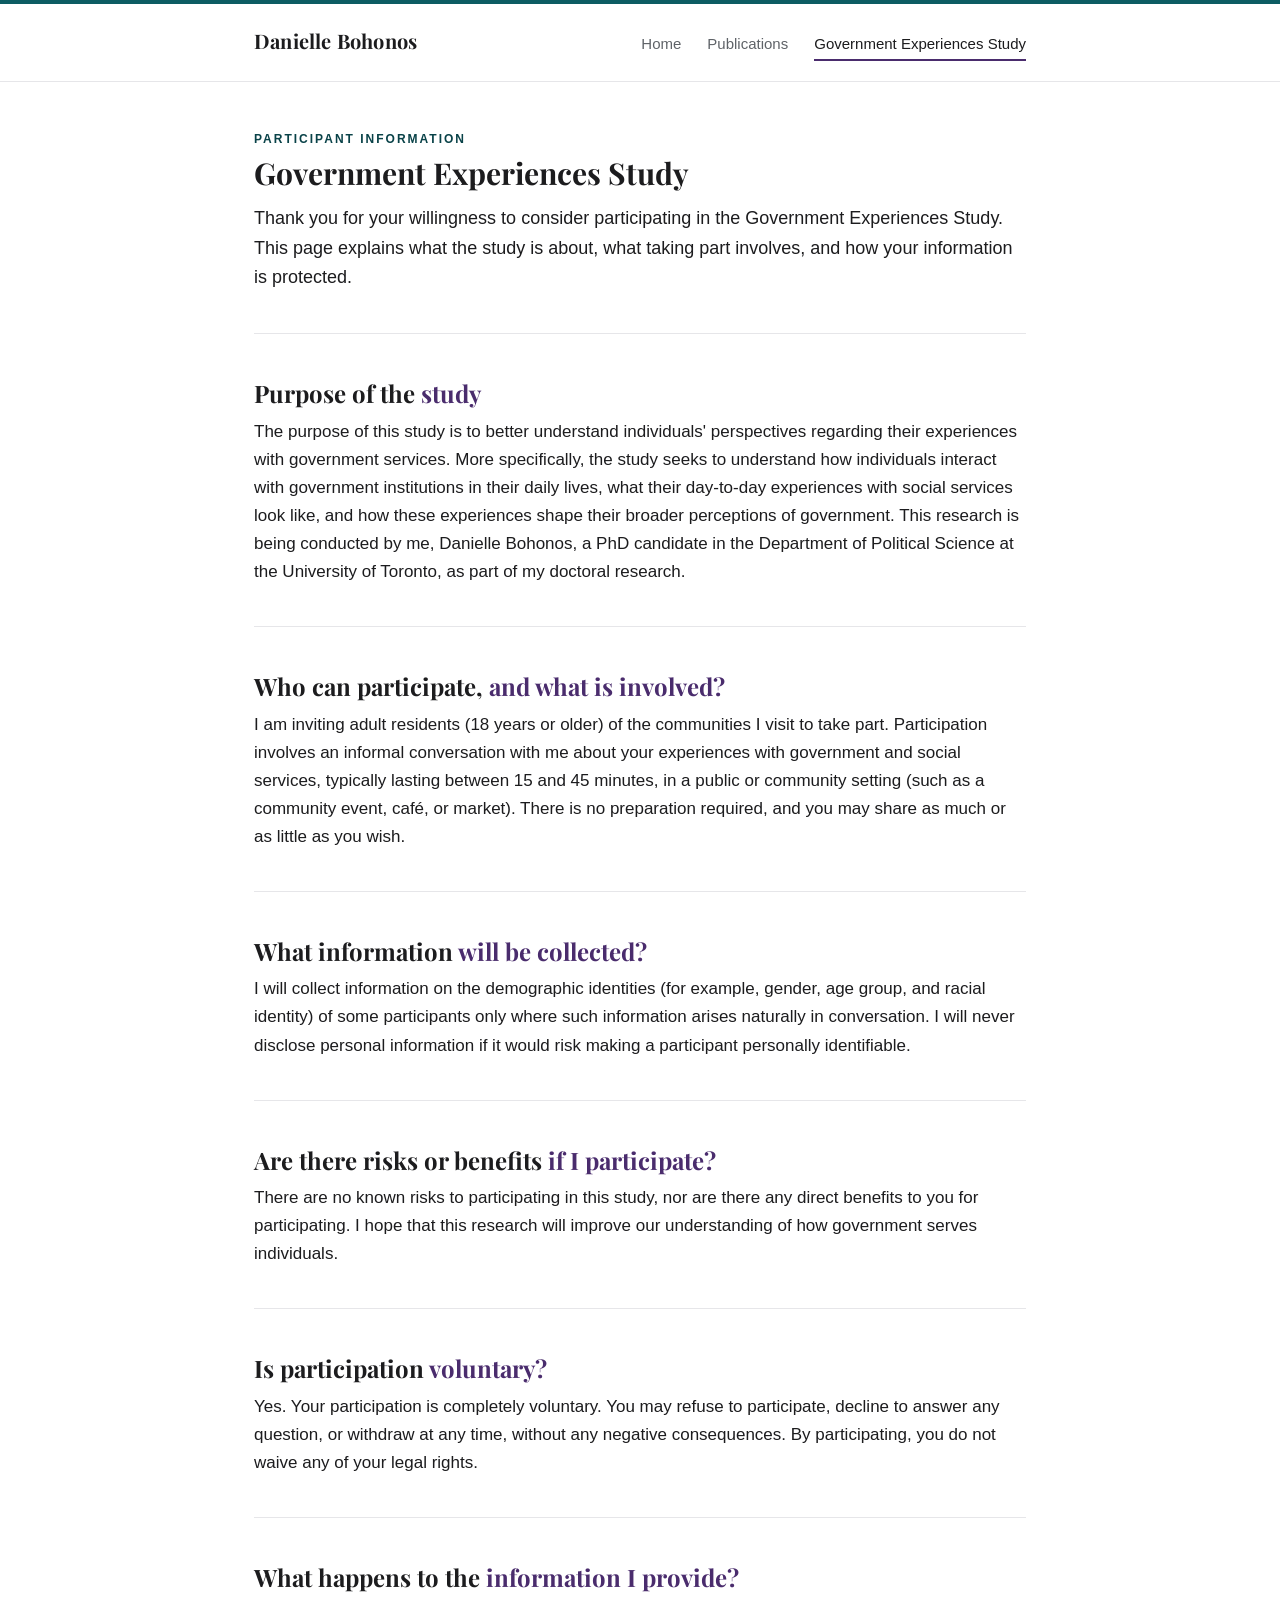
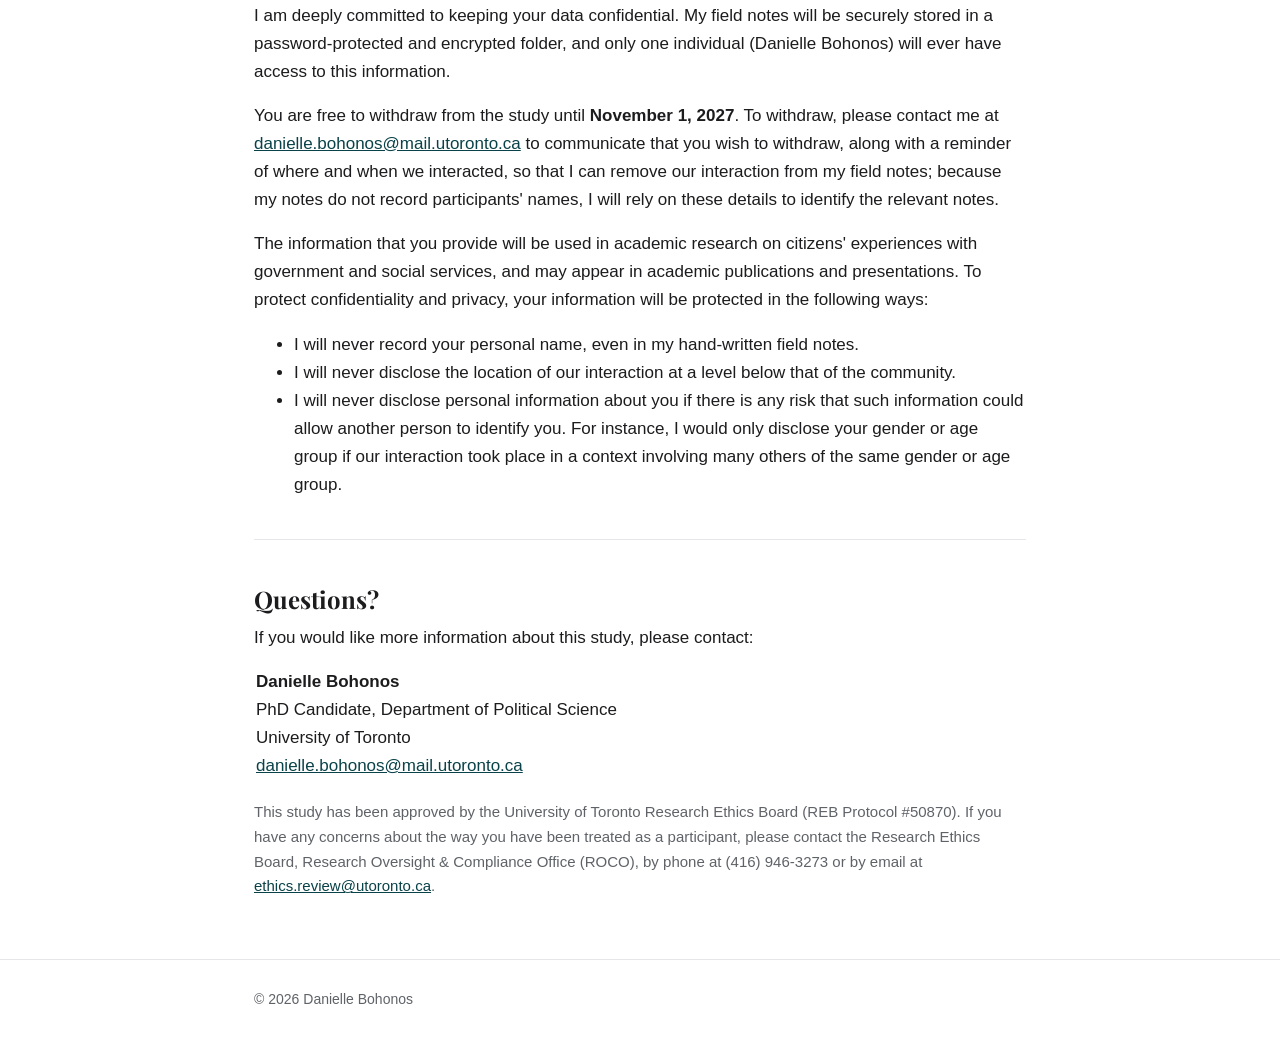
==== government-experiences-study.html @ 76140841 "Initial commit: academic personal website" ====
<!DOCTYPE html>
<html lang="en">
<head>
<meta charset="utf-8">
<meta name="viewport" content="width=device-width, initial-scale=1">
<title>Government Experiences Study — Danielle Bohonos</title>
<link rel="preconnect" href="https://fonts.googleapis.com">
<link rel="preconnect" href="https://fonts.gstatic.com" crossorigin>
<link rel="stylesheet" href="https://fonts.googleapis.com/css2?family=Playfair+Display:wght@400;500;600;700&display=swap">
<link rel="stylesheet" href="css/style.css">
</head>
<body>

<header class="site-header">
  <nav class="nav">
    <a class="brand" href="index.html">Danielle Bohonos</a>
    <a class="navlink" href="index.html">Home</a>
    <a class="navlink" href="publications.html">Publications</a>
    <a class="navlink active" href="government-experiences-study.html">Government Experiences Study</a>
  </nav>
</header>

<main class="wrap">

  <!-- ============ PAGE HEADER ============ -->
  <section class="section" style="margin-top:48px;">
    <p class="eyebrow-simple">Participant Information</p>
    <h1 class="page-title">Government Experiences Study</h1>
    <p class="lead">
      Thank you for your willingness to consider participating in the Government
      Experiences Study. This page explains what the study is about, what taking part
      involves, and how your information is protected.
    </p>
  </section>

  <hr class="rule">

  <!-- ============ PURPOSE ============ -->
  <section class="section">
    <h2 class="head">Purpose of the <span class="accent">study</span></h2>
    <p>
      The purpose of this study is to better understand individuals' perspectives
      regarding their experiences with government services. More specifically, the study
      seeks to understand how individuals interact with government institutions in their
      daily lives, what their day-to-day experiences with social services look like, and
      how these experiences shape their broader perceptions of government. This research
      is being conducted by me, Danielle Bohonos, a PhD candidate in the Department of
      Political Science at the University of Toronto, as part of my doctoral research.
    </p>
  </section>

  <hr class="rule">

  <!-- ============ WHO CAN PARTICIPATE ============ -->
  <section class="section">
    <h2 class="head">Who can participate, <span class="accent">and what is involved?</span></h2>
    <p>
      I am inviting adult residents (18 years or older) of the communities I visit to
      take part. Participation involves an informal conversation with me about your
      experiences with government and social services, typically lasting between 15 and
      45 minutes, in a public or community setting (such as a community event, café, or
      market). There is no preparation required, and you may share as much or as little
      as you wish.
    </p>
  </section>

  <hr class="rule">

  <!-- ============ INFORMATION COLLECTED ============ -->
  <section class="section">
    <h2 class="head">What information <span class="accent">will be collected?</span></h2>
    <p>
      I will collect information on the demographic identities (for example, gender, age
      group, and racial identity) of some participants only where such information arises
      naturally in conversation. I will never disclose personal information if it would
      risk making a participant personally identifiable.
    </p>
  </section>

  <hr class="rule">

  <!-- ============ RISKS / BENEFITS ============ -->
  <section class="section">
    <h2 class="head">Are there risks or benefits <span class="accent">if I participate?</span></h2>
    <p>
      There are no known risks to participating in this study, nor are there any direct
      benefits to you for participating. I hope that this research will improve our
      understanding of how government serves individuals.
    </p>
  </section>

  <hr class="rule">

  <!-- ============ VOLUNTARY ============ -->
  <section class="section">
    <h2 class="head">Is participation <span class="accent">voluntary?</span></h2>
    <p>
      Yes. Your participation is completely voluntary. You may refuse to participate,
      decline to answer any question, or withdraw at any time, without any negative
      consequences. By participating, you do not waive any of your legal rights.
    </p>
  </section>

  <hr class="rule">

  <!-- ============ WHAT HAPPENS TO INFO ============ -->
  <section class="section">
    <h2 class="head">What happens to the <span class="accent">information I provide?</span></h2>
    <p>
      I am deeply committed to keeping your data confidential. My field notes will be
      securely stored in a password-protected and encrypted folder, and only one
      individual (Danielle Bohonos) will ever have access to this information.
    </p>
    <p>
      You are free to withdraw from the study until <strong>November 1, 2027</strong>.
      To withdraw, please contact me at
      <a href="mailto:danielle.bohonos@mail.utoronto.ca">danielle.bohonos@mail.utoronto.ca</a>
      to communicate that you wish to withdraw, along with a reminder of where and when
      we interacted, so that I can remove our interaction from my field notes; because my
      notes do not record participants' names, I will rely on these details to identify
      the relevant notes.
    </p>
    <p>
      The information that you provide will be used in academic research on citizens'
      experiences with government and social services, and may appear in academic
      publications and presentations. To protect confidentiality and privacy, your
      information will be protected in the following ways:
    </p>
    <ul>
      <li>I will never record your personal name, even in my hand-written field notes.</li>
      <li>I will never disclose the location of our interaction at a level below that of
        the community.</li>
      <li>I will never disclose personal information about you if there is any risk that
        such information could allow another person to identify you. For instance, I
        would only disclose your gender or age group if our interaction took place in a
        context involving many others of the same gender or age group.</li>
    </ul>
  </section>

  <hr class="rule">

  <!-- ============ QUESTIONS / CONTACT ============ -->
  <section class="section">
    <h2 class="head">Questions?</h2>
    <p>If you would like more information about this study, please contact:</p>
    <p style="margin-left:2px;">
      <strong>Danielle Bohonos</strong><br>
      PhD Candidate, Department of Political Science<br>
      University of Toronto<br>
      <a href="mailto:danielle.bohonos@mail.utoronto.ca">danielle.bohonos@mail.utoronto.ca</a>
    </p>
    <p style="color:var(--muted); font-size:15px; margin-top:20px;">
      This study has been approved by the University of Toronto Research Ethics Board
      (REB Protocol #50870). If you have any concerns about the way you have been treated
      as a participant, please contact the Research Ethics Board, Research Oversight &amp;
      Compliance Office (ROCO), by phone at (416)&nbsp;946-3273 or by email at
      <a href="mailto:ethics.review@utoronto.ca">ethics.review@utoronto.ca</a>.
    </p>
  </section>

</main>

<footer class="site-footer">
  <div class="wrap">© <span id="yr"></span> Danielle Bohonos</div>
</footer>
<script>document.getElementById('yr').textContent = new Date().getFullYear();</script>
</body>
</html>
---- css/style.css ----
/* =========================================================
   Academic personal site
   Accent palette: dark teal + dark purple
   Edit the variables below to tune the whole site at once.
   ========================================================= */

:root {
  --teal:        #0d5c63;   /* dark teal accent  */
  --teal-dark:   #094248;
  --purple:      #4a2c6d;   /* dark purple accent */
  --purple-dark: #382152;

  --ink:      #1c1c1e;      /* main text  */
  --muted:    #5f6368;      /* secondary text */
  --line:     #e6e6e9;      /* hairlines  */
  --bg:       #ffffff;
  --bg-soft:  #f7f7f5;

  --serif: "Playfair Display", Georgia, "Times New Roman", serif;
  --sans:  -apple-system, BlinkMacSystemFont, "Segoe UI", Roboto, Helvetica, Arial, sans-serif;

  --maxw: 820px;
}

* { box-sizing: border-box; }

html { -webkit-text-size-adjust: 100%; }

body {
  margin: 0;
  background: var(--bg);
  color: var(--ink);
  font-family: var(--sans);
  font-size: 17px;
  line-height: 1.65;
  -webkit-font-smoothing: antialiased;
}

/* ---------- Layout ---------- */
.wrap {
  max-width: var(--maxw);
  margin: 0 auto;
  padding: 0 24px;
}

.section { margin: 40px 0; }

hr.rule {
  border: 0;
  border-top: 1px solid var(--line);
  margin: 40px 0;
}

/* ---------- Header / nav ---------- */
.site-header {
  border-top: 4px solid var(--teal);
  border-bottom: 1px solid var(--line);
  background: var(--bg);
}

.nav {
  display: flex;
  flex-wrap: wrap;
  align-items: baseline;
  gap: 4px 26px;
  padding: 20px 24px;
  max-width: var(--maxw);
  margin: 0 auto;
}

.nav .brand {
  font-family: var(--serif);
  font-weight: 700;
  font-size: 20px;
  color: var(--ink);
  text-decoration: none;
  margin-right: auto;
  letter-spacing: .2px;
}

.nav a.navlink {
  color: var(--muted);
  text-decoration: none;
  font-size: 15px;
  padding: 2px 0;
  border-bottom: 2px solid transparent;
  transition: color .15s, border-color .15s;
}

.nav a.navlink:hover { color: var(--teal); }

.nav a.navlink.active {
  color: var(--ink);
  border-bottom-color: var(--purple);
}

/* ---------- Home hero ---------- */
.hero {
  display: grid;
  grid-template-columns: 200px 1fr;
  gap: 36px;
  align-items: start;
  margin-top: 48px;
}

.hero .photo {
  width: 200px;
  height: 240px;
  object-fit: cover;
  border-radius: 6px;
  background: var(--bg-soft);
  border: 1px solid var(--line);
}

.hero h1 {
  font-family: var(--serif);
  font-size: 34px;
  line-height: 1.15;
  margin: 0 0 6px;
}

.hero .role {
  color: var(--muted);
  font-size: 17px;
  margin: 0 0 4px;
}

.hero .affil { color: var(--muted); margin: 0 0 16px; }

/* profile links row (CV, Scholar, etc.) */
.links {
  list-style: none;
  display: flex;
  flex-wrap: wrap;
  gap: 8px 10px;
  padding: 0;
  margin: 14px 0 0;
}
.links li a {
  display: inline-block;
  font-size: 14px;
  text-decoration: none;
  color: var(--teal-dark);
  border: 1px solid var(--line);
  border-radius: 999px;
  padding: 4px 12px;
  transition: all .15s;
}
.links li a:hover {
  color: #fff;
  background: var(--teal);
  border-color: var(--teal);
}

/* ---------- Typography ---------- */
h2.head {
  font-family: var(--serif);
  font-size: 24px;
  margin: 0 0 4px;
}
h2.head .accent { color: var(--purple); }

.lead { font-size: 18px; }

a { color: var(--teal-dark); }
a:hover { color: var(--purple); }

p { margin: 0 0 16px; }

/* research questions list */
ol.questions {
  counter-reset: q;
  list-style: none;
  padding: 0;
  margin: 18px 0;
}
ol.questions li {
  counter-increment: q;
  position: relative;
  padding-left: 46px;
  margin-bottom: 16px;
}
ol.questions li::before {
  content: counter(q);
  position: absolute;
  left: 0; top: 0;
  width: 30px; height: 30px;
  display: grid; place-items: center;
  font-family: var(--serif);
  font-weight: 700;
  color: #fff;
  background: var(--purple);
  border-radius: 50%;
  font-size: 15px;
}

/* ---------- Publication / paper entries ---------- */
.entry {
  padding: 18px 0;
  border-bottom: 1px solid var(--line);
}
.entry:last-child { border-bottom: 0; }
.entry .title {
  font-weight: 600;
  font-family: var(--serif);
  font-size: 18px;
}
.entry .meta { color: var(--muted); font-size: 15px; }
.entry .venue { font-style: italic; }
.entry .tags { margin-top: 6px; }
.tag {
  display: inline-block;
  font-size: 12px;
  letter-spacing: .3px;
  text-transform: uppercase;
  color: var(--teal-dark);
  background: rgba(13,92,99,.08);
  border-radius: 4px;
  padding: 2px 8px;
  margin-right: 6px;
}
.tag.purple {
  color: var(--purple);
  background: rgba(74,44,109,.10);
}

.entry .actions { margin-top: 8px; }
.entry .actions a {
  font-size: 14px;
  text-decoration: none;
  margin-right: 14px;
  border-bottom: 1px solid transparent;
}
.entry .actions a:hover { border-bottom-color: var(--purple); }

/* ---------- Featured project page ---------- */
.project-hero {
  background: linear-gradient(135deg, var(--teal-dark), var(--purple-dark));
  color: #fff;
  border-radius: 10px;
  padding: 40px 36px;
  margin-top: 40px;
}
.project-hero .eyebrow {
  text-transform: uppercase;
  letter-spacing: 2px;
  font-size: 12px;
  opacity: .85;
  margin: 0 0 10px;
}
.project-hero h1 {
  font-family: var(--serif);
  font-size: 32px;
  margin: 0 0 12px;
  line-height: 1.2;
}
.project-hero p { color: rgba(255,255,255,.9); margin: 0; max-width: 60ch; }
.project-hero .btnrow { margin-top: 22px; }
.project-hero .btn {
  display: inline-block;
  background: #fff;
  color: var(--purple-dark);
  text-decoration: none;
  font-weight: 600;
  font-size: 15px;
  padding: 9px 18px;
  border-radius: 6px;
  margin-right: 10px;
}
.project-hero .btn.ghost {
  background: transparent;
  color: #fff;
  border: 1px solid rgba(255,255,255,.6);
}

.facts {
  display: grid;
  grid-template-columns: repeat(3, 1fr);
  gap: 16px;
  margin: 32px 0;
}
.fact {
  border: 1px solid var(--line);
  border-left: 3px solid var(--teal);
  border-radius: 6px;
  padding: 14px 16px;
}
.fact:nth-child(even) { border-left-color: var(--purple); }
.fact .num {
  font-family: var(--serif);
  font-size: 26px;
  color: var(--teal-dark);
}
.fact:nth-child(even) .num { color: var(--purple); }
.fact .lbl { color: var(--muted); font-size: 14px; }

/* ---------- Footer ---------- */
.site-footer {
  border-top: 1px solid var(--line);
  margin-top: 60px;
  padding: 28px 0 48px;
  color: var(--muted);
  font-size: 14px;
}
.site-footer a { color: var(--muted); }

/* ---------- Responsive ---------- */
@media (max-width: 640px) {
  .hero { grid-template-columns: 1fr; gap: 20px; }
  .hero .photo { width: 160px; height: 190px; }
  .nav .brand { margin-right: 0; width: 100%; margin-bottom: 6px; }
  .facts { grid-template-columns: 1fr; }
  body { font-size: 16px; }
}

/* ---------- Simple page header (study page) ---------- */
.eyebrow-simple {
  text-transform: uppercase;
  letter-spacing: 2px;
  font-size: 12px;
  font-weight: 600;
  color: var(--teal-dark);
  margin: 0 0 6px;
}
.page-title {
  font-family: var(--serif);
  font-size: 30px;
  line-height: 1.15;
  margin: 0 0 14px;
}
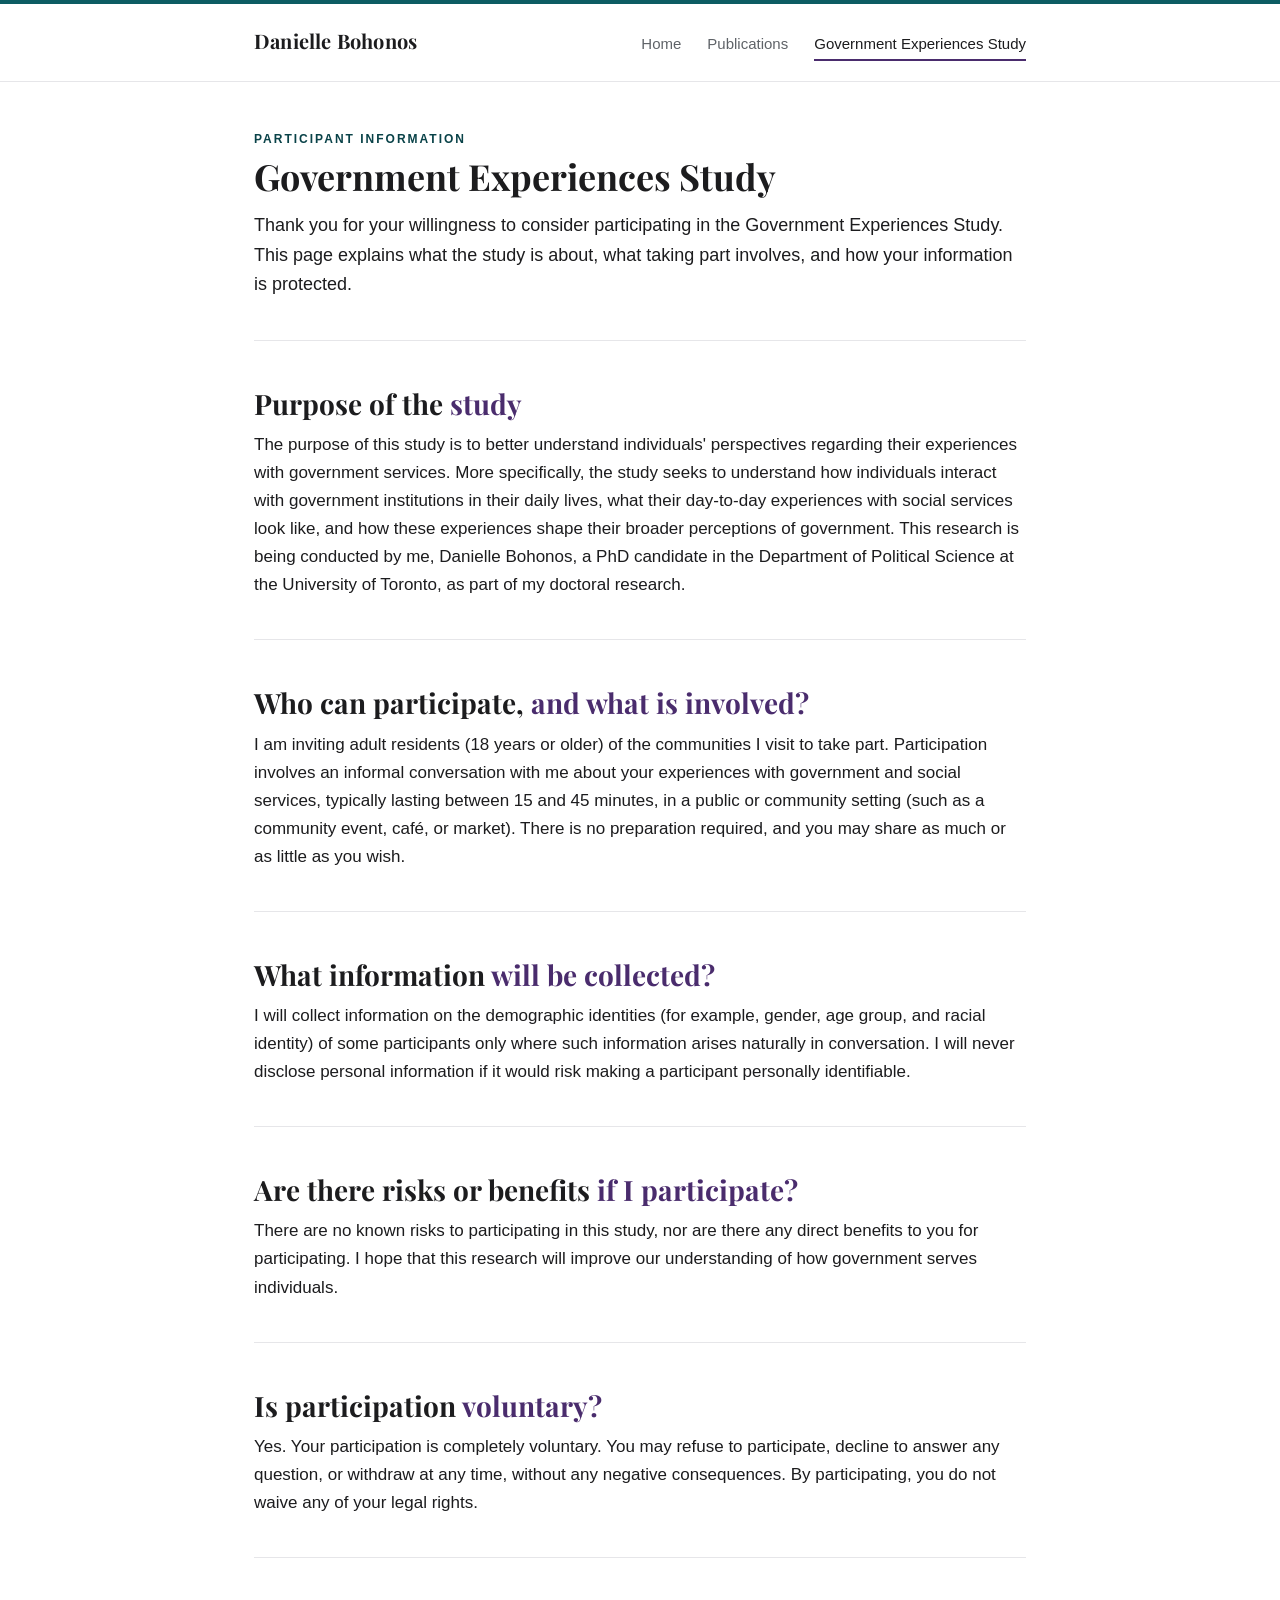
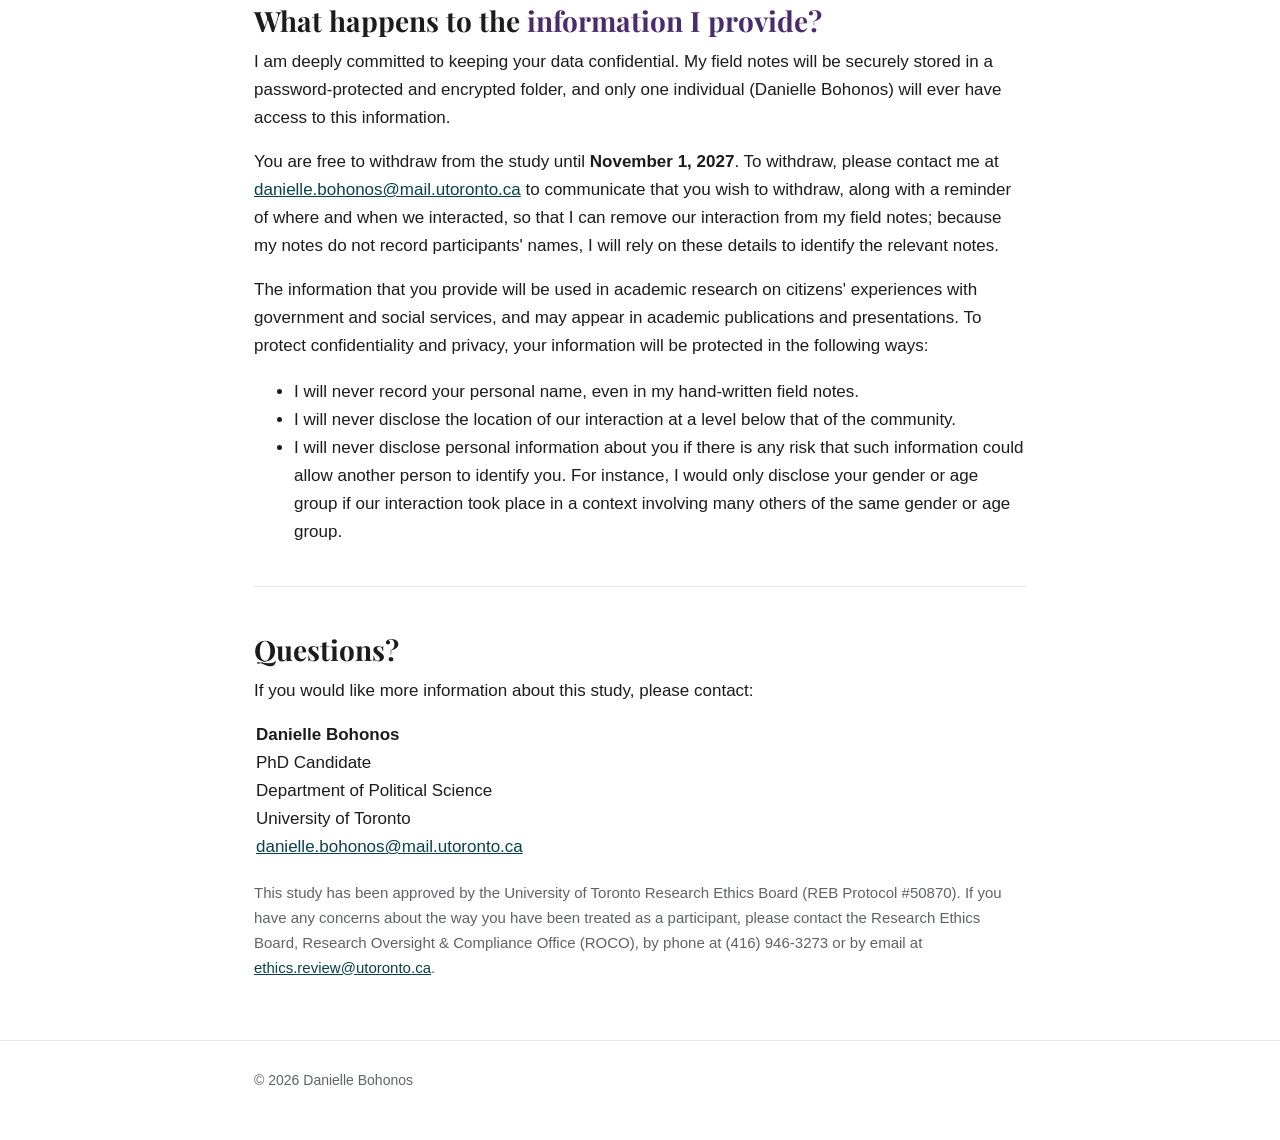
==== commit 75c9ce0d: "Split title/department onto two lines on study page" ====
--- a/government-experiences-study.html
+++ b/government-experiences-study.html
@@ -145,7 +145,8 @@
     <p>If you would like more information about this study, please contact:</p>
     <p style="margin-left:2px;">
       <strong>Danielle Bohonos</strong><br>
-      PhD Candidate, Department of Political Science<br>
+      PhD Candidate<br>
+      Department of Political Science<br>
       University of Toronto<br>
       <a href="mailto:danielle.bohonos@mail.utoronto.ca">danielle.bohonos@mail.utoronto.ca</a>
     </p>
--- a/css/style.css
+++ b/css/style.css
@@ -155,7 +155,7 @@
 /* ---------- Typography ---------- */
 h2.head {
   font-family: var(--serif);
-  font-size: 24px;
+  font-size: 28px;
   margin: 0 0 4px;
 }
 h2.head .accent { color: var(--purple); }
@@ -324,7 +324,7 @@
 }
 .page-title {
   font-family: var(--serif);
-  font-size: 30px;
+  font-size: 36px;
   line-height: 1.15;
   margin: 0 0 14px;
 }
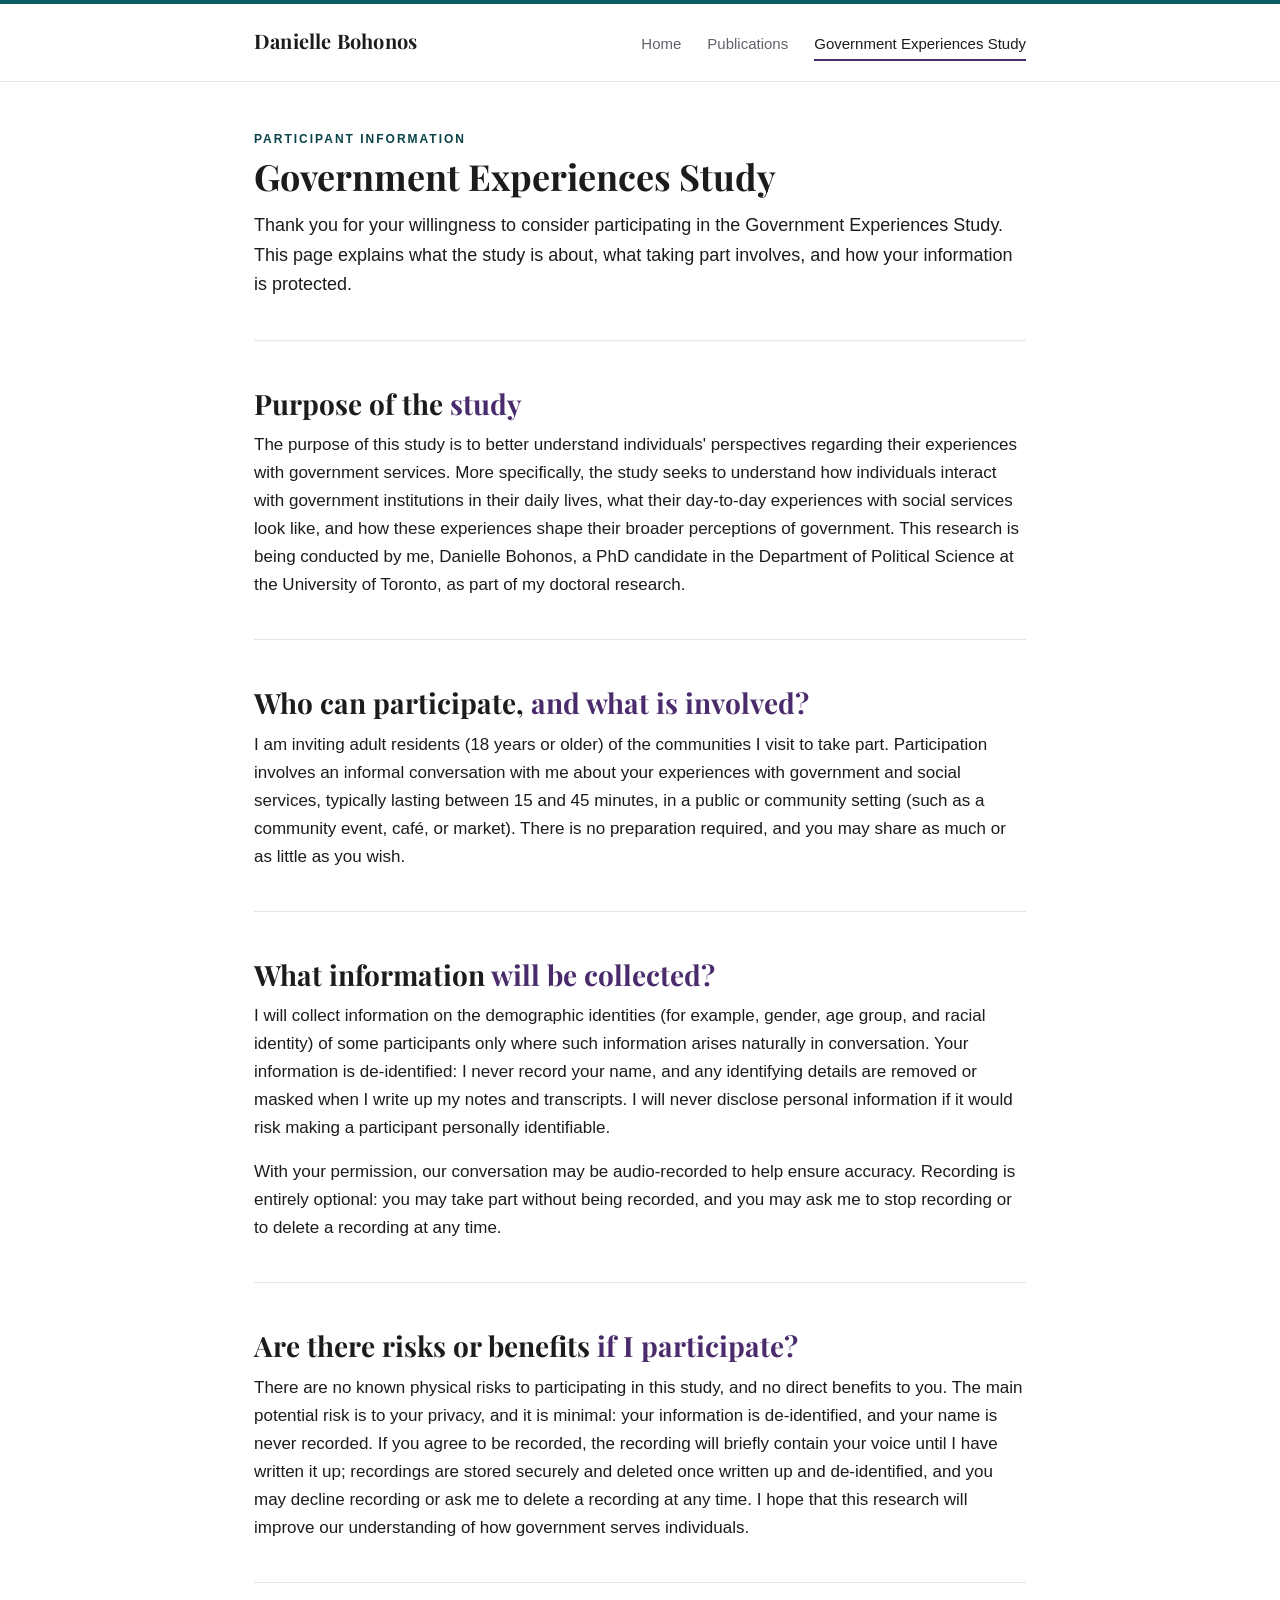
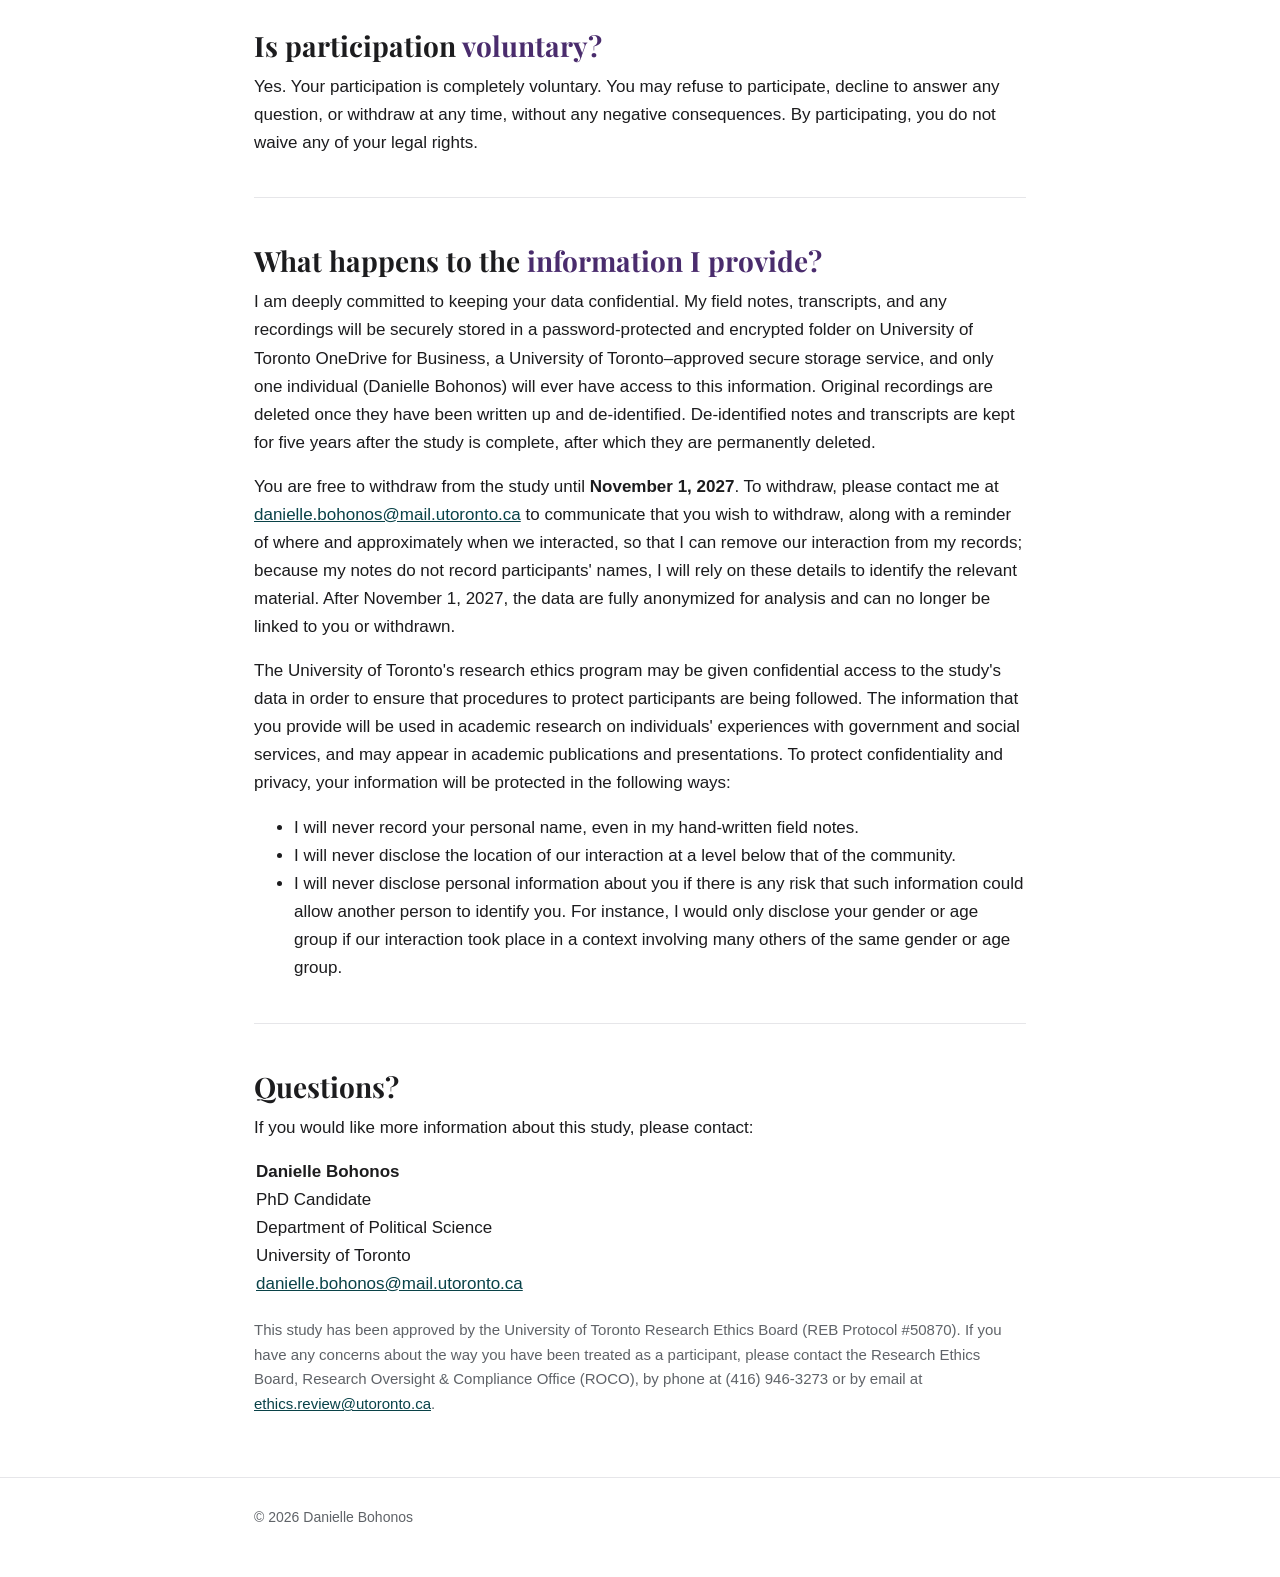
==== commit d91b4253: "Update Government Experiences Study participant info (recording, privacy, storage/retention) Co-Auth" ====
--- a/government-experiences-study.html
+++ b/government-experiences-study.html
@@ -72,8 +72,15 @@
     <p>
       I will collect information on the demographic identities (for example, gender, age
       group, and racial identity) of some participants only where such information arises
-      naturally in conversation. I will never disclose personal information if it would
-      risk making a participant personally identifiable.
+      naturally in conversation. Your information is de-identified: I never record your
+      name, and any identifying details are removed or masked when I write up my notes
+      and transcripts. I will never disclose personal information if it would risk making
+      a participant personally identifiable.
+    </p>
+    <p>
+      With your permission, our conversation may be audio-recorded to help ensure
+      accuracy. Recording is entirely optional: you may take part without being recorded,
+      and you may ask me to stop recording or to delete a recording at any time.
     </p>
   </section>
 
@@ -83,9 +90,14 @@
   <section class="section">
     <h2 class="head">Are there risks or benefits <span class="accent">if I participate?</span></h2>
     <p>
-      There are no known risks to participating in this study, nor are there any direct
-      benefits to you for participating. I hope that this research will improve our
-      understanding of how government serves individuals.
+      There are no known physical risks to participating in this study, and no direct
+      benefits to you. The main potential risk is to your privacy, and it is minimal:
+      your information is de-identified, and your name is never recorded. If you agree to
+      be recorded, the recording will briefly contain your voice until I have written it
+      up; recordings are stored securely and deleted once written up and de-identified,
+      and you may decline recording or ask me to delete a recording at any time. I hope
+      that this research will improve our understanding of how government serves
+      individuals.
     </p>
   </section>
 
@@ -107,24 +119,33 @@
   <section class="section">
     <h2 class="head">What happens to the <span class="accent">information I provide?</span></h2>
     <p>
-      I am deeply committed to keeping your data confidential. My field notes will be
-      securely stored in a password-protected and encrypted folder, and only one
-      individual (Danielle Bohonos) will ever have access to this information.
+      I am deeply committed to keeping your data confidential. My field notes,
+      transcripts, and any recordings will be securely stored in a password-protected and
+      encrypted folder on University of Toronto OneDrive for Business, a University of
+      Toronto–approved secure storage service, and only one individual
+      (Danielle Bohonos) will ever have access to this information. Original recordings
+      are deleted once they have been written up and de-identified. De-identified notes
+      and transcripts are kept for five years after the study is complete, after which
+      they are permanently deleted.
     </p>
     <p>
       You are free to withdraw from the study until <strong>November 1, 2027</strong>.
       To withdraw, please contact me at
       <a href="mailto:danielle.bohonos@mail.utoronto.ca">danielle.bohonos@mail.utoronto.ca</a>
-      to communicate that you wish to withdraw, along with a reminder of where and when
-      we interacted, so that I can remove our interaction from my field notes; because my
-      notes do not record participants' names, I will rely on these details to identify
-      the relevant notes.
+      to communicate that you wish to withdraw, along with a reminder of where and
+      approximately when we interacted, so that I can remove our interaction from my
+      records; because my notes do not record participants' names, I will rely on these
+      details to identify the relevant material. After November 1, 2027, the data are
+      fully anonymized for analysis and can no longer be linked to you or withdrawn.
     </p>
     <p>
-      The information that you provide will be used in academic research on citizens'
-      experiences with government and social services, and may appear in academic
-      publications and presentations. To protect confidentiality and privacy, your
-      information will be protected in the following ways:
+      The University of Toronto's research ethics program may be given confidential
+      access to the study's data in order to ensure that procedures to protect
+      participants are being followed. The information that you provide will be used in
+      academic research on individuals' experiences with government and social services,
+      and may appear in academic publications and presentations. To protect
+      confidentiality and privacy, your information will be protected in the following
+      ways:
     </p>
     <ul>
       <li>I will never record your personal name, even in my hand-written field notes.</li>
--- a/css/style.css
+++ b/css/style.css
@@ -97,16 +97,15 @@
 /* ---------- Home hero ---------- */
 .hero {
   display: grid;
-  grid-template-columns: 200px 1fr;
+  grid-template-columns: 1fr 240px;
   gap: 36px;
-  align-items: start;
+  align-items: end;
   margin-top: 48px;
 }
 
 .hero .photo {
-  width: 200px;
-  height: 240px;
-  object-fit: cover;
+  width: 240px;
+  height: auto;
   border-radius: 6px;
   background: var(--bg-soft);
   border: 1px solid var(--line);
@@ -114,18 +113,18 @@
 
 .hero h1 {
   font-family: var(--serif);
-  font-size: 34px;
+  font-size: 40px;
   line-height: 1.15;
   margin: 0 0 6px;
 }
 
 .hero .role {
   color: var(--muted);
-  font-size: 17px;
+  font-size: 19px;
   margin: 0 0 4px;
 }
 
-.hero .affil { color: var(--muted); margin: 0 0 16px; }
+.hero .affil { color: var(--muted); font-size: 18px; margin: 0 0 16px; }
 
 /* profile links row (CV, Scholar, etc.) */
 .links {
@@ -307,7 +306,7 @@
 /* ---------- Responsive ---------- */
 @media (max-width: 640px) {
   .hero { grid-template-columns: 1fr; gap: 20px; }
-  .hero .photo { width: 160px; height: 190px; }
+  .hero .photo { width: 220px; height: auto; }
   .nav .brand { margin-right: 0; width: 100%; margin-bottom: 6px; }
   .facts { grid-template-columns: 1fr; }
   body { font-size: 16px; }
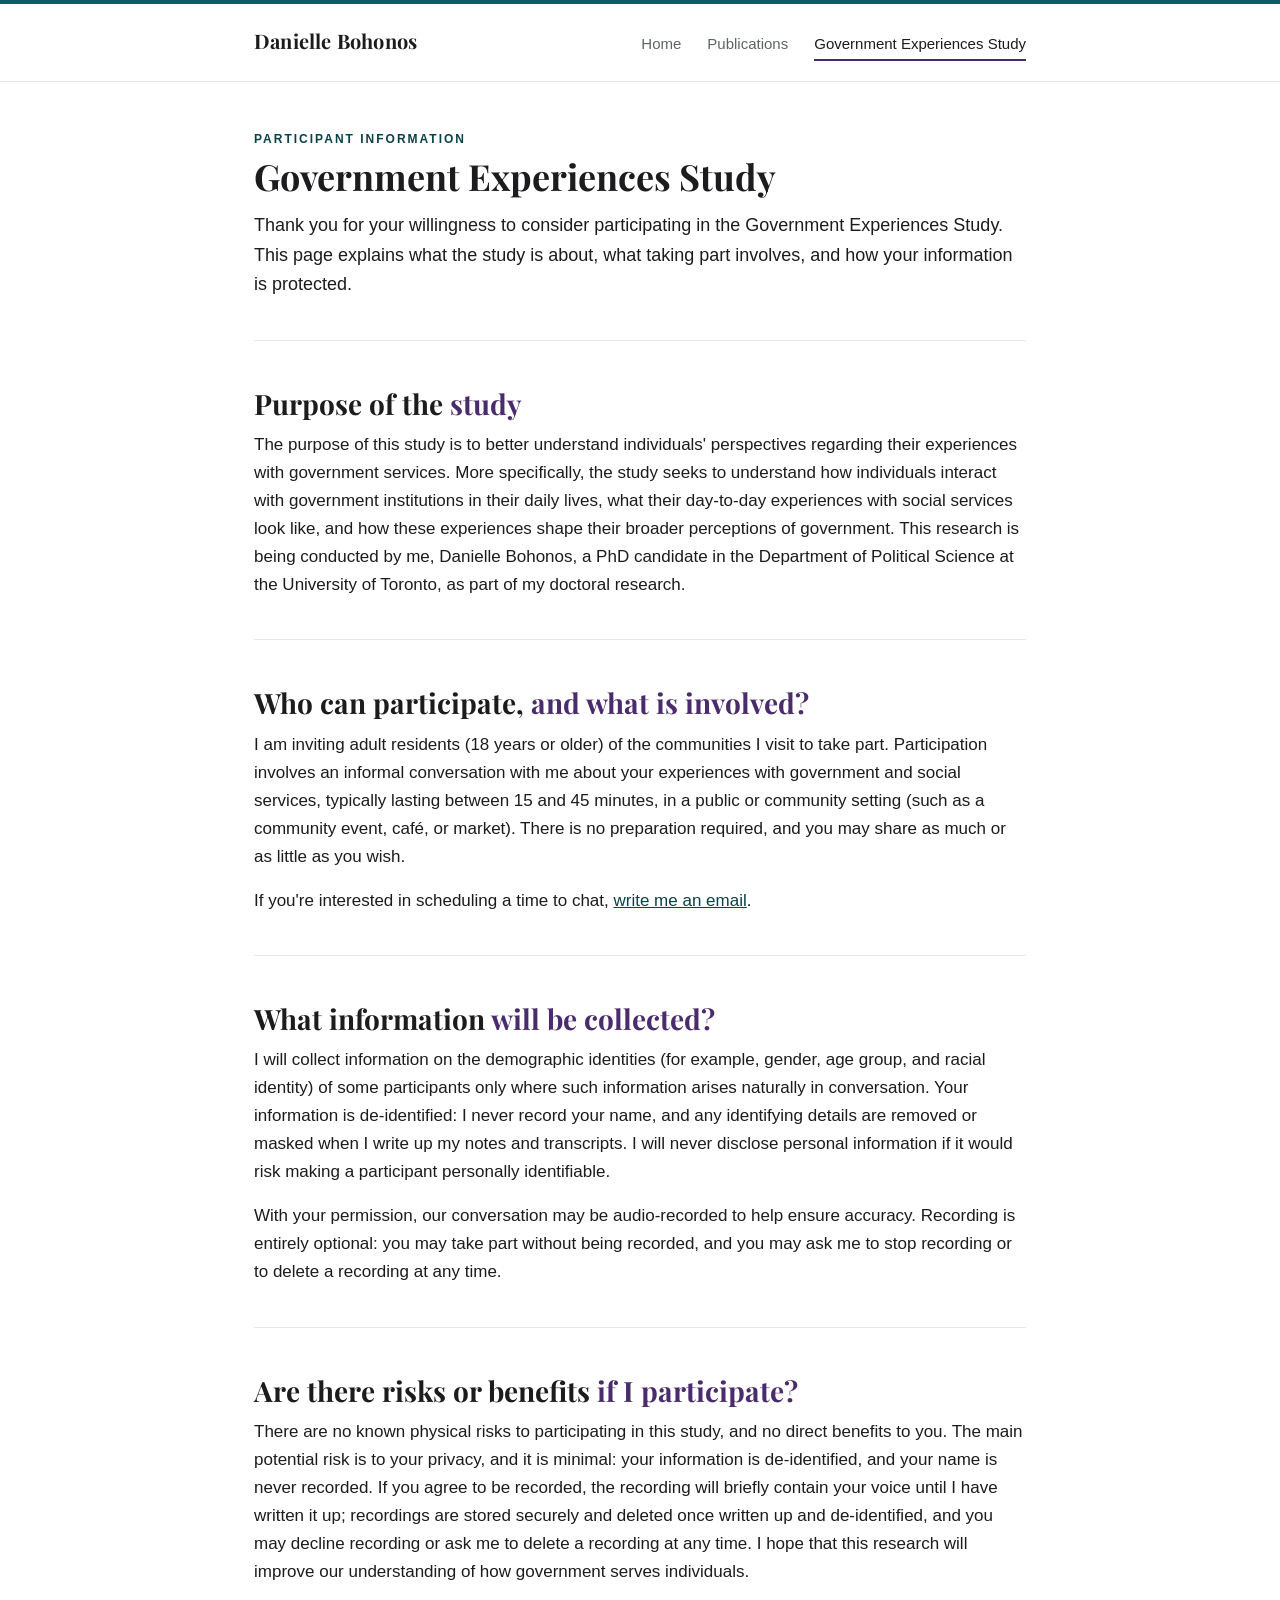
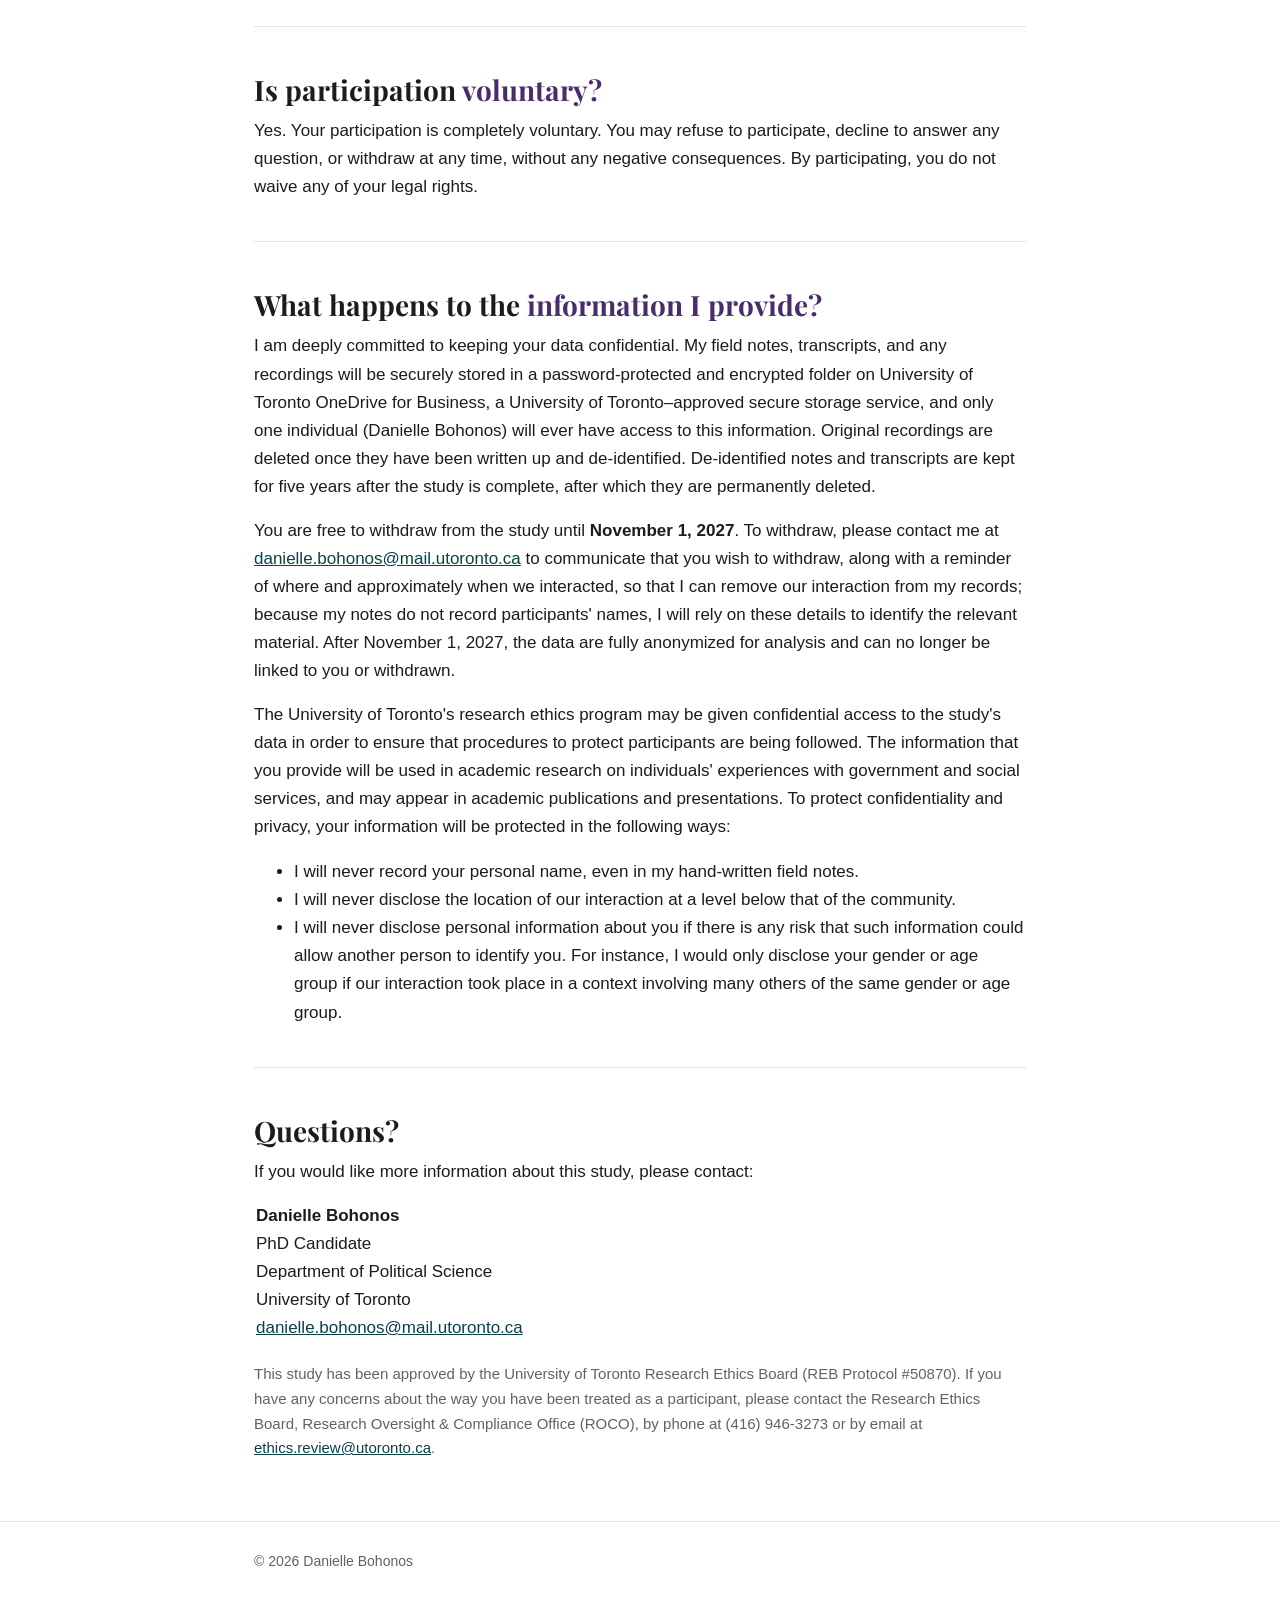
==== commit 90957438: "Add scheduling/email invitation to study participation section Co-Authored-By: Claude Opus 4.8 <nore" ====
--- a/government-experiences-study.html
+++ b/government-experiences-study.html
@@ -61,6 +61,10 @@
       45 minutes, in a public or community setting (such as a community event, café, or
       market). There is no preparation required, and you may share as much or as little
       as you wish.
+    </p>
+    <p>
+      If you're interested in scheduling a time to chat,
+      <a href="mailto:danielle.bohonos@mail.utoronto.ca">write me an email</a>.
     </p>
   </section>
 
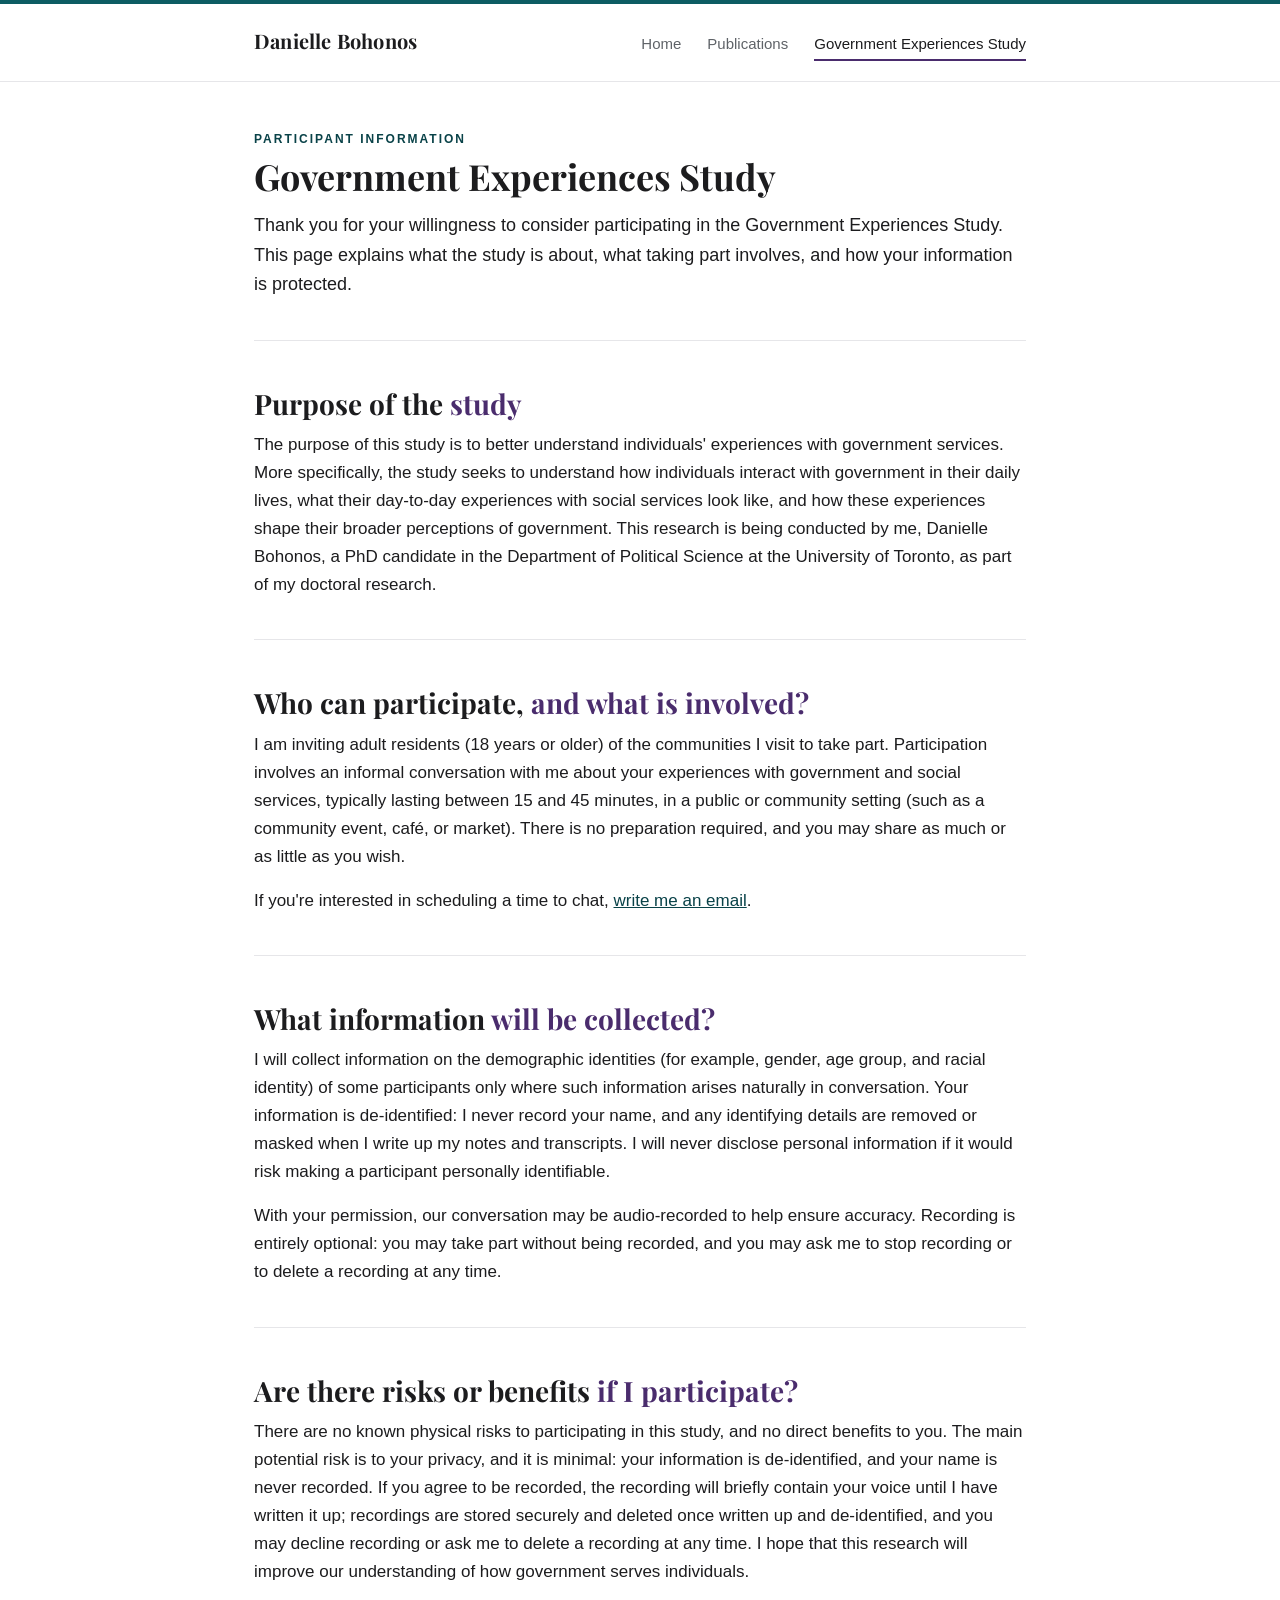
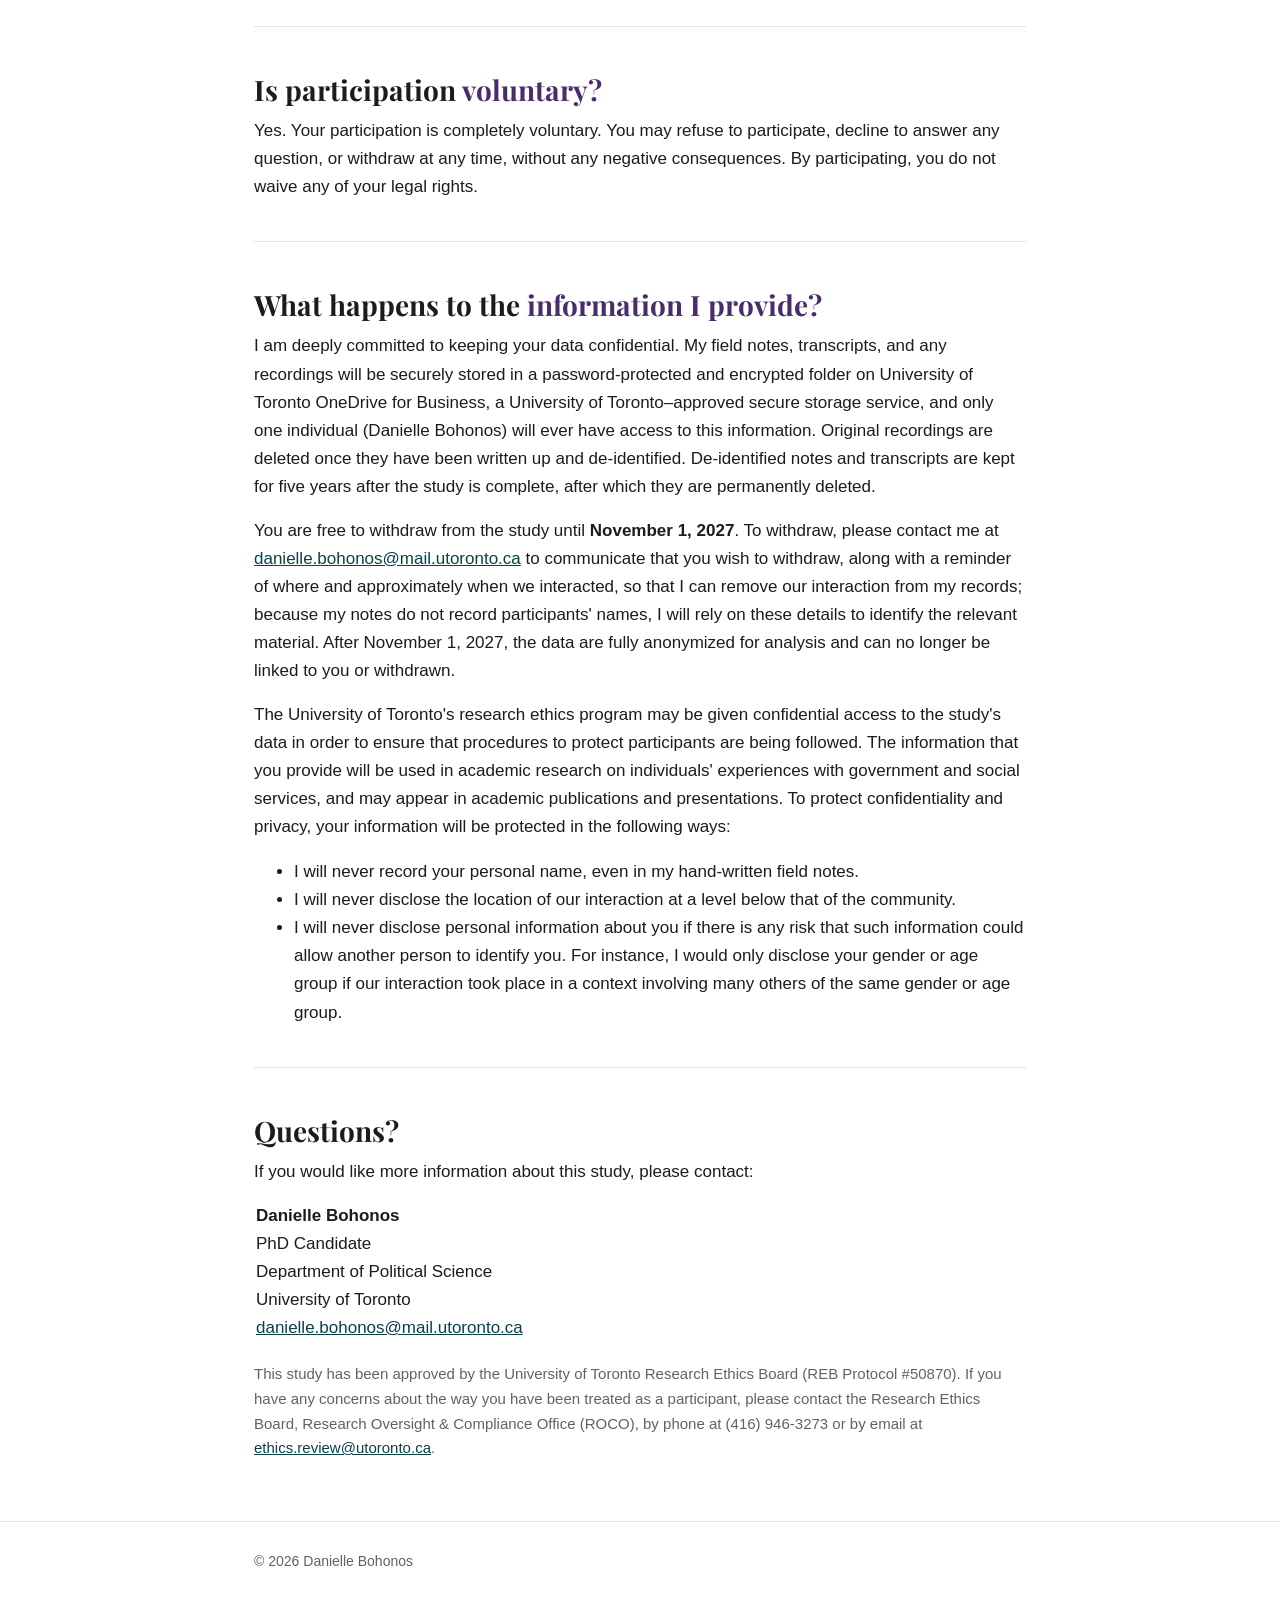
==== commit 41b1e6d5: "Reword Purpose of the study paragraph Co-Authored-By: Claude Opus 4.8 <noreply@anthropic.com>" ====
--- a/government-experiences-study.html
+++ b/government-experiences-study.html
@@ -39,13 +39,13 @@
   <section class="section">
     <h2 class="head">Purpose of the <span class="accent">study</span></h2>
     <p>
-      The purpose of this study is to better understand individuals' perspectives
-      regarding their experiences with government services. More specifically, the study
-      seeks to understand how individuals interact with government institutions in their
-      daily lives, what their day-to-day experiences with social services look like, and
-      how these experiences shape their broader perceptions of government. This research
-      is being conducted by me, Danielle Bohonos, a PhD candidate in the Department of
-      Political Science at the University of Toronto, as part of my doctoral research.
+      The purpose of this study is to better understand individuals' experiences with
+      government services. More specifically, the study seeks to understand how
+      individuals interact with government in their daily lives, what their day-to-day
+      experiences with social services look like, and how these experiences shape their
+      broader perceptions of government. This research is being conducted by me, Danielle
+      Bohonos, a PhD candidate in the Department of Political Science at the University of
+      Toronto, as part of my doctoral research.
     </p>
   </section>
 
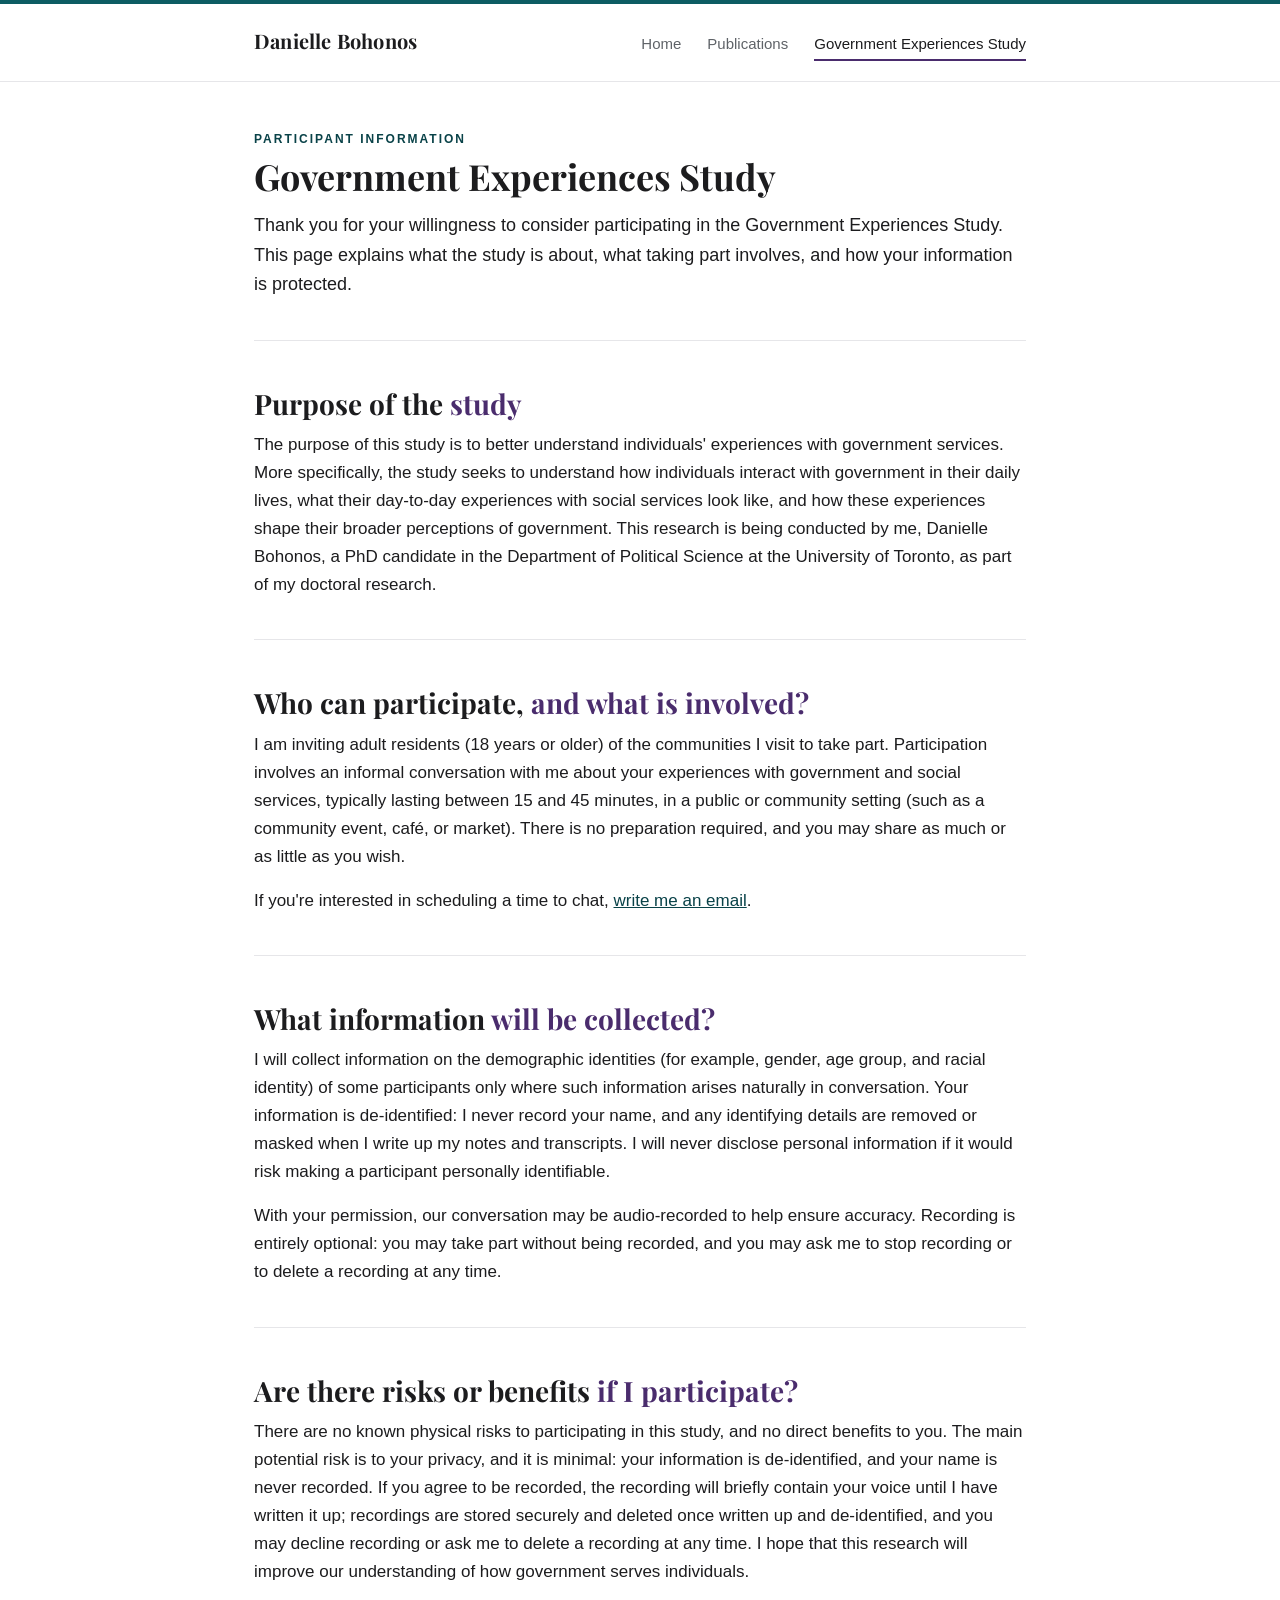
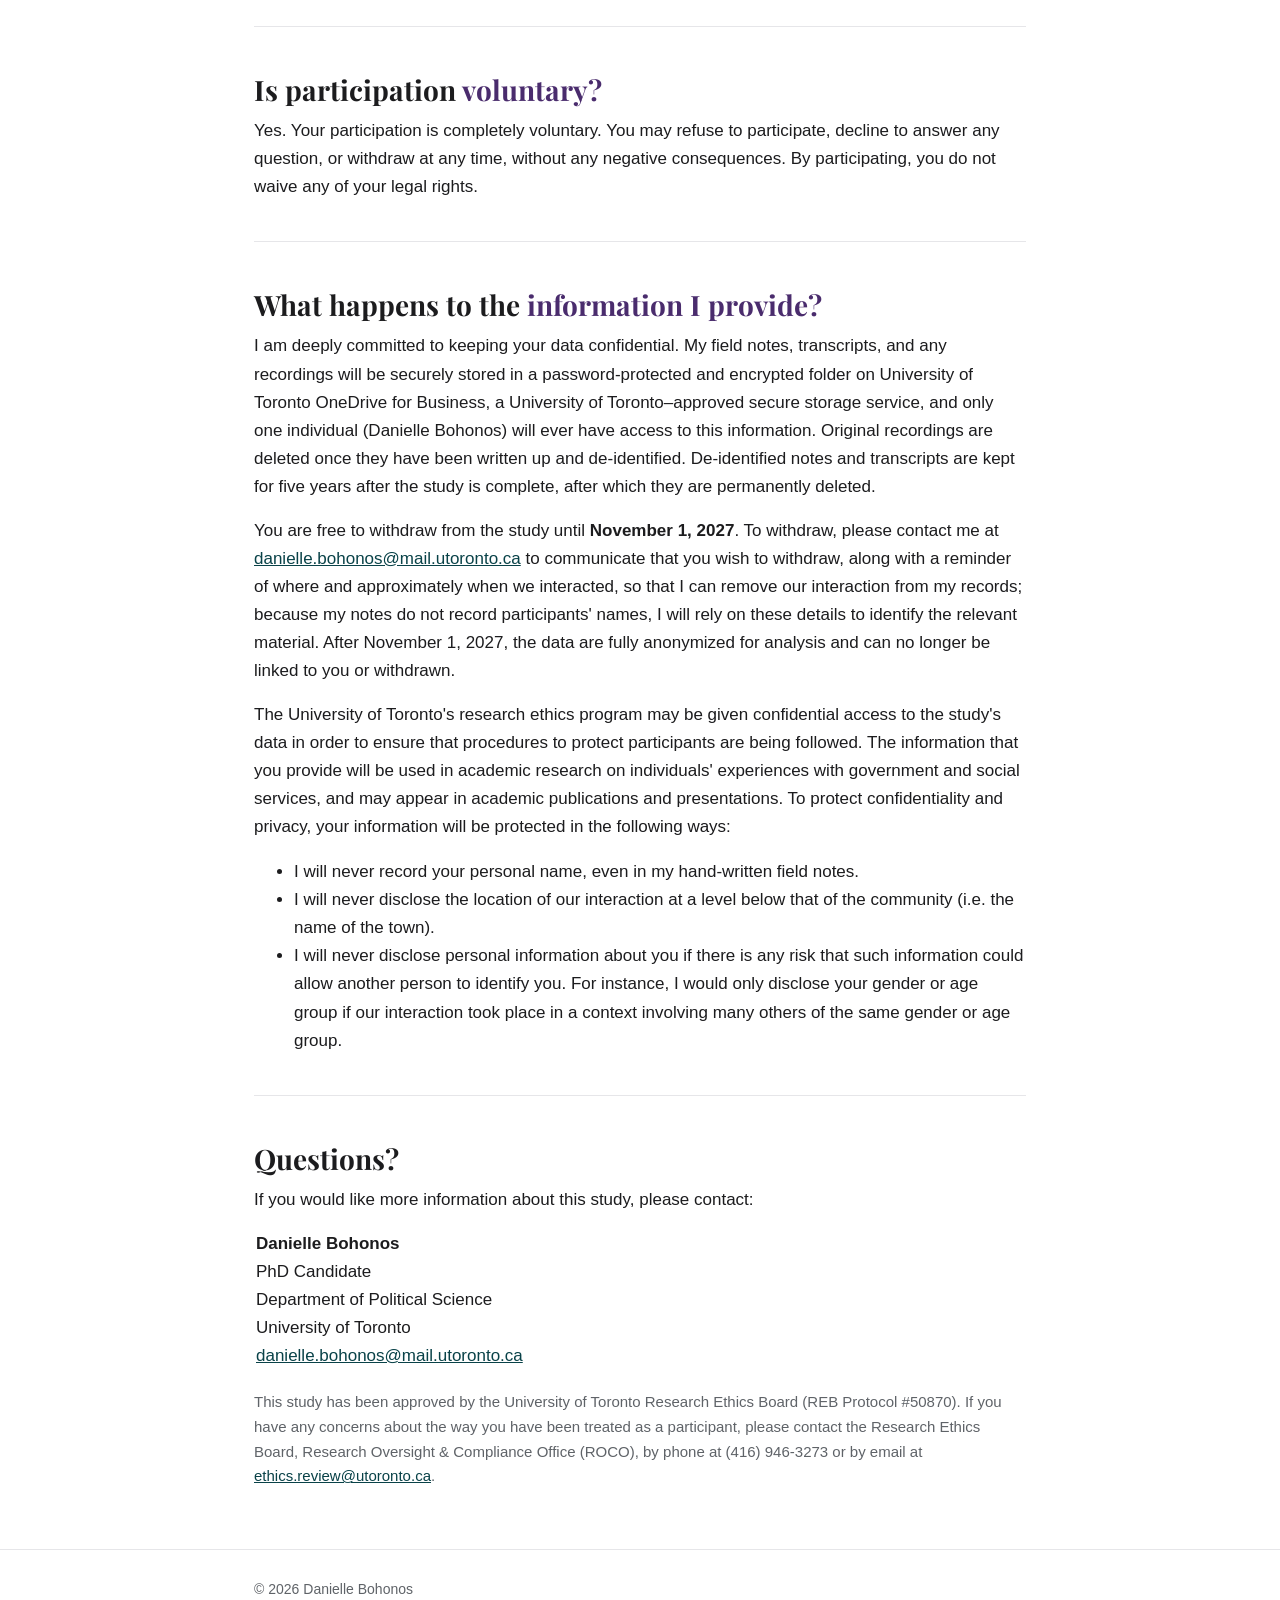
==== commit cd32c64e: "Clarify community-level location disclosure Co-Authored-By: Claude Opus 4.8 <noreply@anthropic.com>" ====
--- a/government-experiences-study.html
+++ b/government-experiences-study.html
@@ -154,7 +154,7 @@
     <ul>
       <li>I will never record your personal name, even in my hand-written field notes.</li>
       <li>I will never disclose the location of our interaction at a level below that of
-        the community.</li>
+        the community (i.e. the name of the town).</li>
       <li>I will never disclose personal information about you if there is any risk that
         such information could allow another person to identify you. For instance, I
         would only disclose your gender or age group if our interaction took place in a
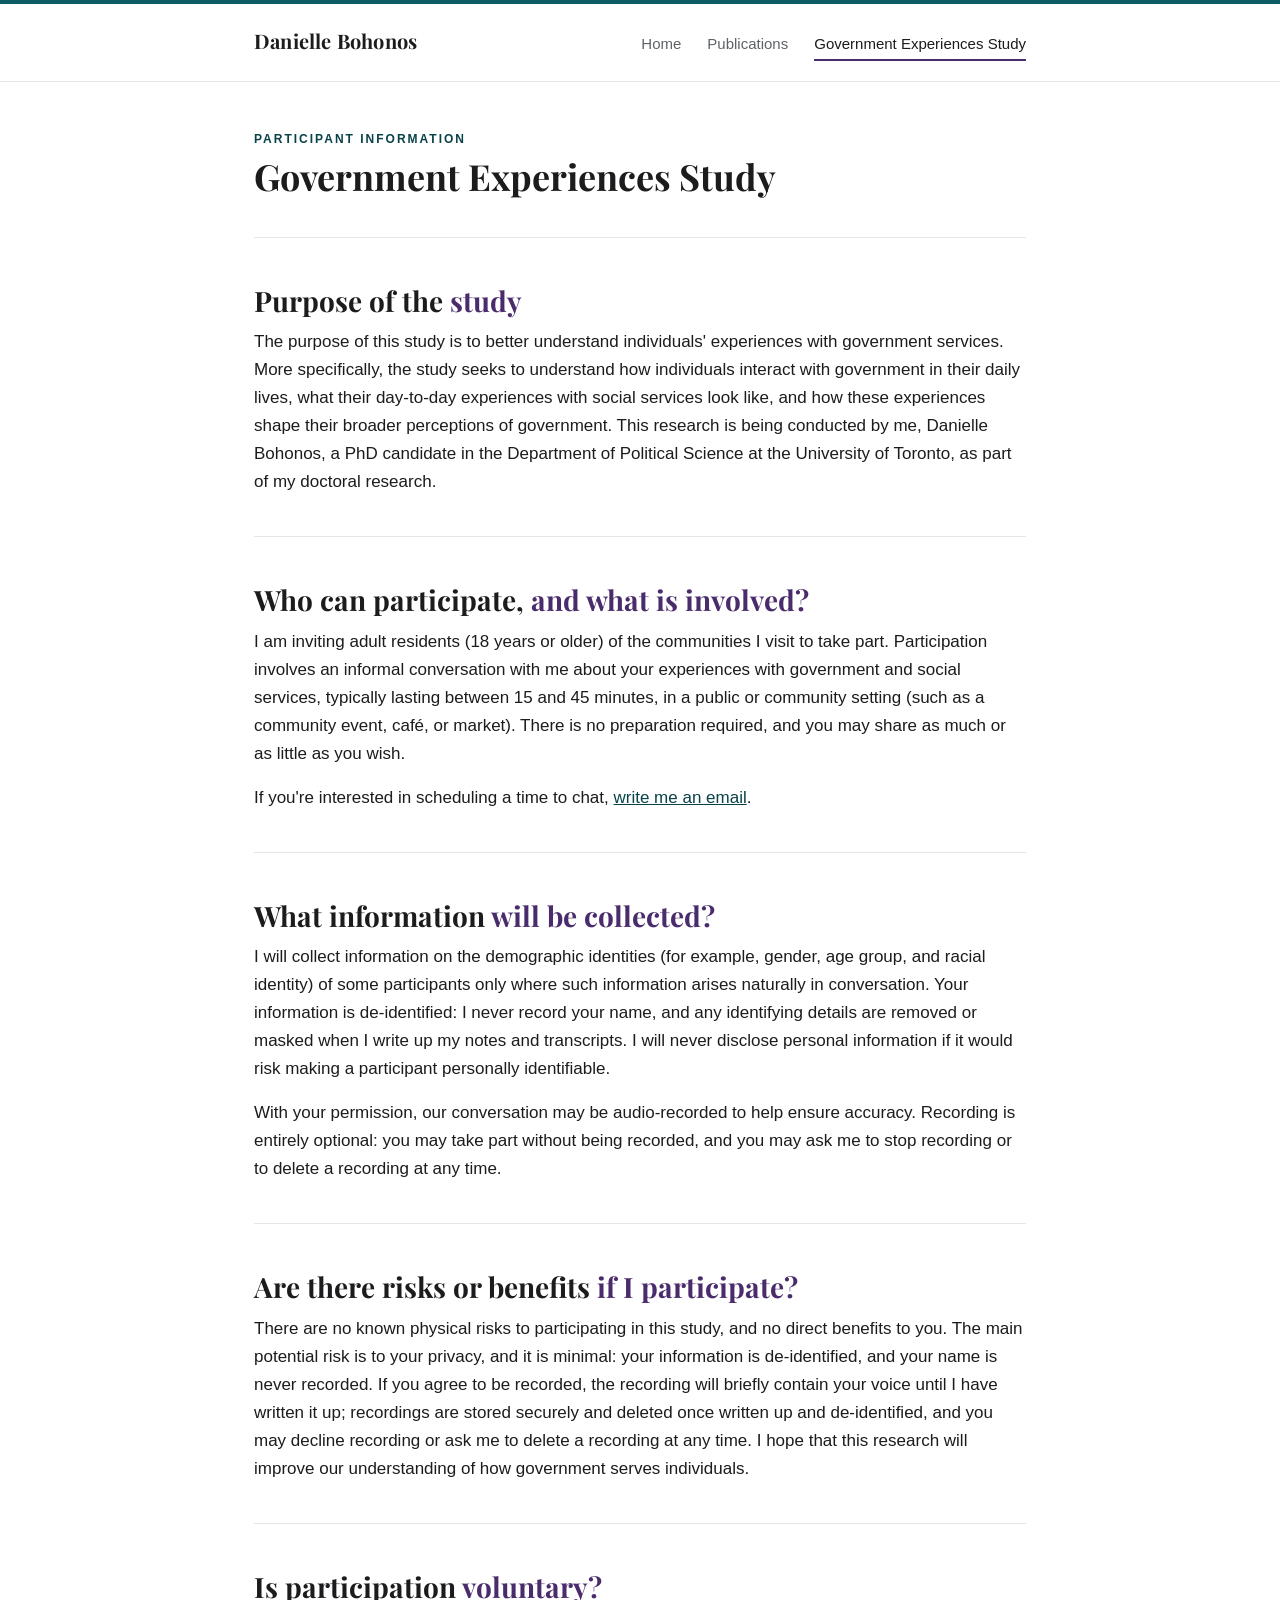
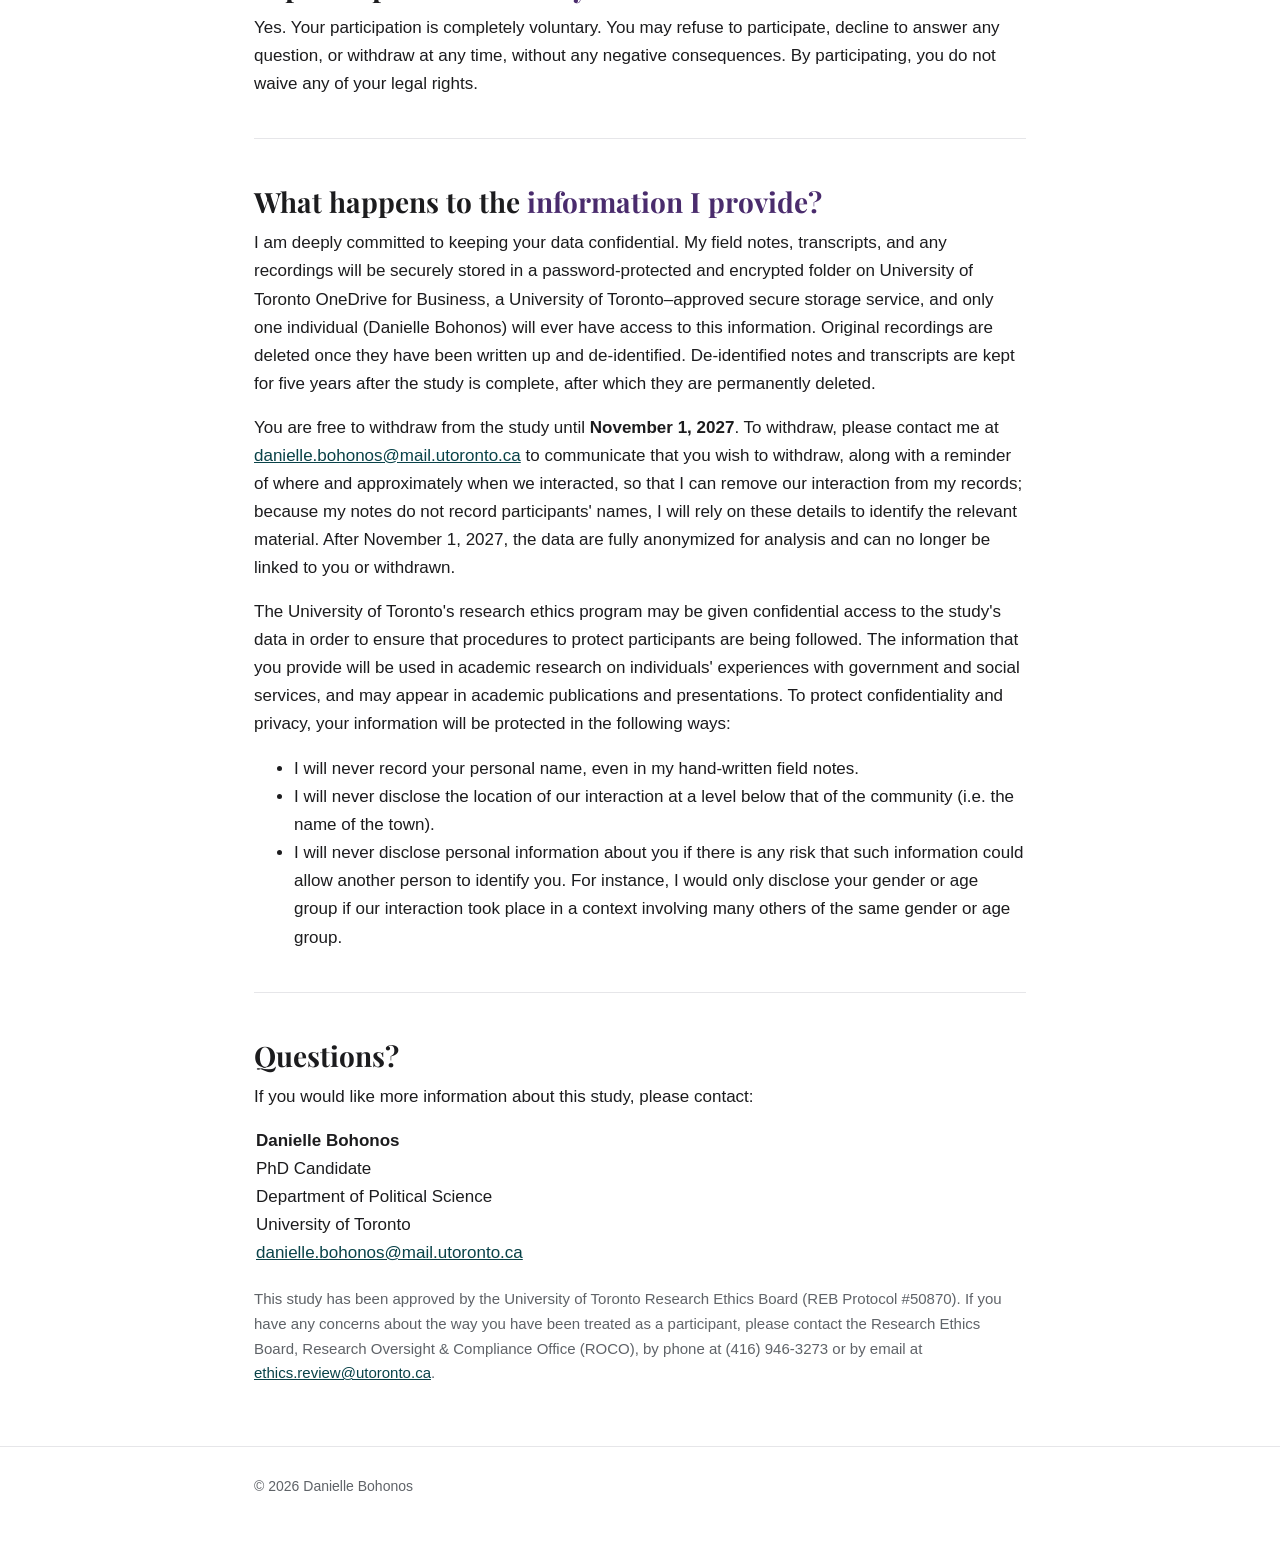
==== commit 6b504192: "Remove intro blurb from study page header Co-Authored-By: Claude Opus 4.8 <noreply@anthropic.com>" ====
--- a/government-experiences-study.html
+++ b/government-experiences-study.html
@@ -26,11 +26,6 @@
   <section class="section" style="margin-top:48px;">
     <p class="eyebrow-simple">Participant Information</p>
     <h1 class="page-title">Government Experiences Study</h1>
-    <p class="lead">
-      Thank you for your willingness to consider participating in the Government
-      Experiences Study. This page explains what the study is about, what taking part
-      involves, and how your information is protected.
-    </p>
   </section>
 
   <hr class="rule">
